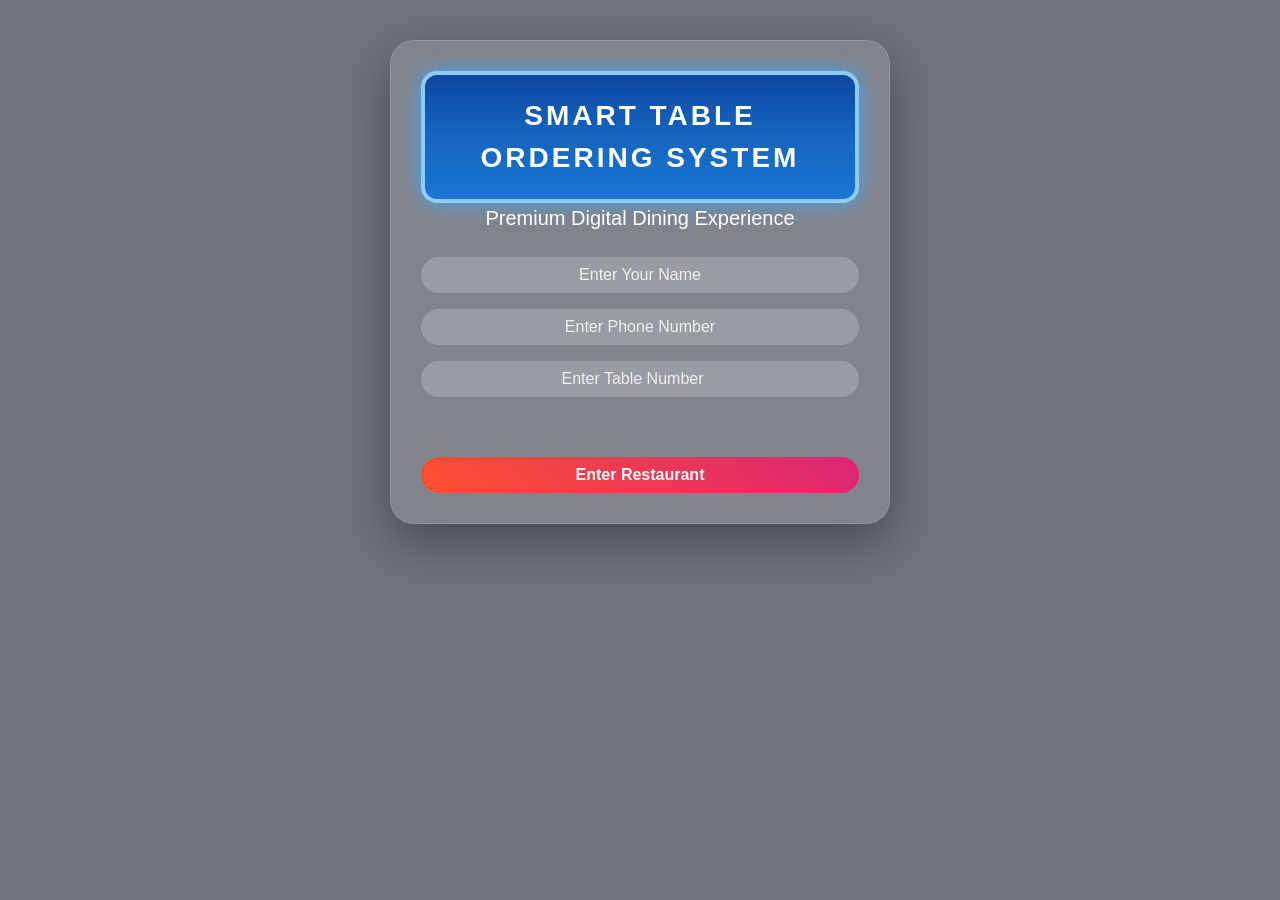
==== admin.html @ 98f3b873 "with best admin pannel+qr on bill+ratings&feedback" ====
<!DOCTYPE html>
<html lang="en">
<head>
<meta charset="UTF-8">
<meta name="viewport" content="width=device-width, initial-scale=1.0">
<title>Admin Panel | Smart Table Ordering System</title>
<link href="https://cdn.jsdelivr.net/npm/bootstrap@5.3.2/dist/css/bootstrap.min.css" rel="stylesheet">
<link rel="stylesheet" href="shared.css">
<link rel="stylesheet" href="admin.css">
</head>
<body class="admin-bg">
    <main class="page-shell">
        <section class="glass admin-panel mx-auto">
            <div class="admin-topbar d-flex justify-content-between align-items-start mb-4 flex-wrap gap-3">
                <div>
                    <h3 class="mb-1">Admin Panel</h3>
                    <p class="section-lead mb-0">Manage menu items, customer records, bills, purchase history, and profit from one place.</p>
                </div>

                <div class="d-flex align-items-center gap-2">
                    <button id="settingsBtn" class="btn btn-outline-light settings-trigger" type="button" aria-label="Open settings menu">&#9776;</button>
                    <button id="backBtn" class="btn btn-sm btn-outline-light">Back</button>
                </div>
            </div>

            <section id="overviewSection" class="admin-section active" data-section="overview">
                <div class="row g-3 mb-4">
                    <div class="col-md-4">
                        <div class="glass admin-stat h-100">
                            <h6>Today's Revenue</h6>
                            <h4>Rs <span id="todayRevenue">0</span></h4>
                        </div>
                    </div>
                    <div class="col-md-4">
                        <div class="glass admin-stat h-100">
                            <h6>This Month Revenue</h6>
                            <h4>Rs <span id="monthRevenue">0</span></h4>
                        </div>
                    </div>
                    <div class="col-md-4">
                        <div class="glass admin-stat h-100">
                            <h6>Table Revenue</h6>
                            <div class="d-flex gap-2 align-items-center">
                                <input type="number" id="tableRevenueInput" class="form-control form-control-sm" placeholder="Table #">
                                <button id="checkTableRevenueBtn" class="btn btn-info btn-sm">Check</button>
                            </div>
                            <div class="mt-2">Rs <span id="tableRevenue">0</span></div>
                        </div>
                    </div>
                </div>

                <div class="glass mb-4">
                    <div class="d-flex justify-content-between align-items-center mb-3 flex-wrap gap-2">
                        <div>
                            <h5 class="mb-1">Menu Management</h5>
                            <p class="section-lead mb-0">Choose whether an item is purchased or freshly prepared, then store both cost and selling price.</p>
                        </div>
                        <button id="refreshMenuBtn" class="btn btn-info btn-sm">Refresh Menu</button>
                    </div>

                    <div class="row g-2 mb-3">
                        <div class="col-lg-2 col-md-4"><input id="menuName" class="form-control" placeholder="Item Name"></div>
                        <div class="col-lg-2 col-md-4"><input id="menuCategory" class="form-control" placeholder="Category"></div>
                        <div class="col-lg-2 col-md-4">
                            <select id="menuType" class="form-select">
                                <option value="prepare">Can Be Prepared</option>
                                <option value="purchase">Must Be Purchased</option>
                            </select>
                        </div>
                        <div class="col-lg-2 col-md-4"><input id="menuPrice" type="number" min="0" class="form-control" placeholder="Selling Price"></div>
                        <div class="col-lg-2 col-md-4"><input id="menuPurchasePrice" type="number" min="0" class="form-control" placeholder="Purchase Price"></div>
                        <div class="col-lg-1 col-md-2"><input id="menuTime" type="number" min="0" class="form-control" placeholder="Mins"></div>
                        <div class="col-lg-1 col-md-2"><input id="menuStock" type="number" min="0" class="form-control" placeholder="Stock"></div>
                        <div class="col-12 d-flex gap-2">
                            <button id="saveMenuBtn" class="btn btn-success btn-sm">Add Item</button>
                            <button id="resetMenuBtn" class="btn btn-secondary btn-sm">Reset</button>
                        </div>
                    </div>

                    <div id="stockHint" class="small mb-3 muted-note">For prepared items, stock is optional and hidden from sales checks.</div>

                    <div class="table-responsive">
                        <table class="table table-dark table-striped align-middle mb-0 " style="text-align: center;">
                            <thead>
                                <tr>
                                    <th>Name</th>
                                    <th>Category</th>
                                    <th>Type</th>
                                    <th>Selling Price</th>
                                    <th>Purchase Price /<br> Preparation Price</th>
                                    <th>Time</th>
                                    <th>Stock</th>
                                    <th>Action</th>
                                </tr>
                            </thead>
                            <tbody id="adminMenuTableBody"></tbody>
                        </table>
                    </div>
                </div>
            </section>

            <section id="customersSection" class="admin-section" data-section="customers">
                <div class="glass">
                    <div class="d-flex justify-content-between align-items-center mb-3 flex-wrap gap-2">
                        <div>
                            <h5 class="mb-1">Customer Details</h5>
                            <p class="section-lead mb-0">See saved customers, their visit count, last visit, and total spending.</p>
                        </div>
                        <button id="refreshCustomersBtn" class="btn btn-info btn-sm">Refresh Customers</button>
                    </div>

                    <div class="table-responsive">
                        <table class="table table-dark table-striped align-middle mb-0">
                            <thead>
                                <tr>
                                    <th>Name</th>
                                    <th>Phone</th>
                                    <th>Last Visit</th>
                                    <th>Total Visits</th>
                                    <th>Total Orders</th>
                                    <th>Total Spent</th>
                                </tr>
                            </thead>
                            <tbody id="customerDetailsBody"></tbody>
                        </table>
                    </div>
                </div>
            </section>

            <section id="historySection" class="admin-section" data-section="history">
                <div class="glass">
                    <div class="d-flex justify-content-between align-items-center mb-3 flex-wrap gap-2">
                        <div>
                            <h5 class="mb-1">Purchase History</h5>
                            <p class="section-lead mb-0">Track each completed order with revenue and profit.</p>
                        </div>
                        <div class="d-flex gap-2 flex-wrap">
                            <select id="historyFilterType" class="form-select form-select-sm">
                                <option value="phone">Filter: Phone</option>
                                <option value="customer">Filter: Customer</option>
                                <option value="item">Filter: Item</option>
                                <option value="table">Filter: Table No</option>
                                <option value="amount">Filter: Amount</option>
                            </select>
                            <input id="historyFilterValue" class="form-control form-control-sm" placeholder="Enter filter value">
                            <button id="historyFilterBtn" class="btn btn-info btn-sm">Filter</button>
                            <select id="historySortType" class="form-select form-select-sm">
                                <option value="time">Sort: Latest</option>
                                <option value="amount_desc">Sort: Amount High-Low</option>
                                <option value="amount_asc">Sort: Amount Low-High</option>
                                <option value="quantity">Sort: Quantity</option>
                                <option value="profit">Sort: Profit</option>
                            </select>
                            <button id="historySortBtn" class="btn btn-warning btn-sm">Sort</button>
                        </div>
                    </div>

                    <div class="table-responsive">
                        <table class="table table-dark table-striped align-middle mb-0">
                            <thead>
                                <tr>
                                    <th>Name</th>
                                    <th>Phone</th>
                                    <th>Table</th>
                                    <th>Date & Time</th>
                                    <th>Items</th>
                                    <th>Amount</th>
                                    <th>Profit</th>
                                </tr>
                            </thead>
                            <tbody id="purchaseHistoryBody"></tbody>
                        </table>
                    </div>
                </div>
            </section>

            <section id="billsSection" class="admin-section" data-section="bills">
                <div class="glass mb-4">
                    <div class="d-flex justify-content-between align-items-center mb-3 flex-wrap gap-2">
                        <div>
                            <h5 class="mb-1">Saved Bills</h5>
                            <p class="section-lead mb-0">Every completed bill is stored here with a running bill number starting from 001.</p>
                        </div>
                        <button id="refreshBillsBtn" class="btn btn-info btn-sm">Refresh Bills</button>
                    </div>

                    <div class="row g-3 mb-4">
                        <div class="col-md-4">
                            <div class="metric-card">
                                <div class="metric-label">Total Bills</div>
                                <div id="billCount" class="metric-value">0</div>
                            </div>
                        </div>
                        <div class="col-md-4">
                            <div class="metric-card">
                                <div class="metric-label">Latest Bill No</div>
                                <div id="latestBillNumber" class="metric-value">000</div>
                            </div>
                        </div>
                        <div class="col-md-4">
                            <div class="metric-card metric-profit">
                                <div class="metric-label">Total Billed Amount</div>
                                <div id="totalBillAmount" class="metric-value">Rs 0</div>
                            </div>
                        </div>
                    </div>

                    <div class="table-responsive">
                        <table class="table table-dark table-striped align-middle mb-0">
                            <thead>
                                <tr>
                                    <th>Bill No</th>
                                    <th>Date & Time</th>
                                    <th>Customer</th>
                                    <th>Phone</th>
                                    <th>Table</th>
                                    <th>Items</th>
                                    <th>Rating</th>
                                    <th>Feedback</th>
                                    <th>Amount</th>
                                    <th>Action</th>
                                </tr>
                            </thead>
                            <tbody id="billTableBody"></tbody>
                        </table>
                    </div>
                </div>
            </section>

            <section id="purchaseSection" class="admin-section" data-section="purchase">
                <div class="glass mb-4">
                    <div class="d-flex justify-content-between align-items-center mb-3 flex-wrap gap-2">
                        <div>
                            <h5 class="mb-1">Purchase Section</h5>
                            <p class="section-lead mb-0">Separate purchased items from prepared items and watch low-stock inventory.</p>
                        </div>
                        <button id="refreshPurchaseBtn" class="btn btn-info btn-sm">Refresh Purchase Section</button>
                    </div>

                    <div class="row g-3 mb-4">
                        <div class="col-md-4">
                            <div class="metric-card">
                                <div class="metric-label">Purchased Items</div>
                                <div id="purchaseItemCount" class="metric-value">0</div>
                            </div>
                        </div>
                        <div class="col-md-4">
                            <div class="metric-card">
                                <div class="metric-label">Prepared Items</div>
                                <div id="preparedItemCount" class="metric-value">0</div>
                            </div>
                        </div>
                        <div class="col-md-4">
                            <div class="metric-card">
                                <div class="metric-label">Low Stock Items</div>
                                <div id="lowStockCount" class="metric-value">0</div>
                            </div>
                        </div>
                    </div>

                    <div class="table-responsive">
                        <table class="table table-dark table-striped align-middle mb-0">
                            <thead>
                                <tr>
                                    <th>Name</th>
                                    <th>Category</th>
                                    <th>Type</th>
                                    <th>Purchase Price/Preparation price</th>
                                    <th>Selling Price</th>
                                    <th>Profit / Item</th>
                                    <th>Stock</th>
                                    <th>Status</th>
                                </tr>
                            </thead>
                            <tbody id="purchaseSectionBody"></tbody>
                        </table>
                    </div>
                </div>
            </section>

            <section id="tallySection" class="admin-section" data-section="tally">
                <div class="glass">
                    <div class="d-flex justify-content-between align-items-center mb-3 flex-wrap gap-2">
                        <div>
                            <h5 class="mb-1">Tally Sheet</h5>
                            <p class="section-lead mb-0">Compare purchase price and selling price to see cost, sales, and profit.</p>
                        </div>
                        <button id="refreshTallyBtn" class="btn btn-info btn-sm">Refresh Tally</button>
                    </div>

                    <div class="row g-3 mb-4">
                        <div class="col-md-3">
                            <div class="metric-card">
                                <div class="metric-label">Total Sales</div>
                                <div id="tallySales" class="metric-value">0</div>
                            </div>
                        </div>
                        <div class="col-md-3">
                            <div class="metric-card">
                                <div class="metric-label">Total Cost</div>
                                <div id="tallyCost" class="metric-value">0</div>
                            </div>
                        </div>
                        <div class="col-md-3">
                            <div class="metric-card metric-profit">
                                <div class="metric-label">Total Profit</div>
                                <div id="tallyProfit" class="metric-value">0</div>
                            </div>
                        </div>
                        <div class="col-md-3">
                            <div class="metric-card">
                                <div class="metric-label">Profit Margin</div>
                                <div id="tallyMargin" class="metric-value">0%</div>
                            </div>
                        </div>
                    </div>

                    <div class="table-responsive">
                        <table class="table table-dark table-striped align-middle mb-0">
                            <thead>
                                <tr>
                                    <th>Item</th>
                                    <th>Type</th>
                                    <th>Qty Sold</th>
                                    <th>Sales</th>
                                    <th>Cost</th>
                                    <th>Profit</th>
                                </tr>
                            </thead>
                            <tbody id="tallyTableBody"></tbody>
                        </table>
                    </div>
                </div>
            </section>
        </section>
    </main>

    <div id="settingsDrawer" class="settings-drawer">
        <div id="settingsBackdrop" class="settings-backdrop"></div>
        <aside class="settings-panel">
            <div class="d-flex justify-content-between align-items-center mb-3">
                <div>
                    <h5 class="mb-1">Settings</h5>
                    <p class="section-lead mb-0">Jump to the section you want.</p>
                </div>
                <button id="closeSettingsBtn" class="btn btn-sm btn-outline-light" type="button">Close</button>
            </div>

            <div class="d-grid gap-2">
                <button class="settings-nav-btn active" type="button" data-section-target="overview">Overview</button>
                <button class="settings-nav-btn" type="button" data-section-target="customers">Customer Details</button>
                <button class="settings-nav-btn" type="button" data-section-target="history">Purchase History</button>
                <button class="settings-nav-btn" type="button" data-section-target="bills">Bills</button>
                <button class="settings-nav-btn" type="button" data-section-target="purchase">Purchase Section</button>
                <button class="settings-nav-btn" type="button" data-section-target="tally">Tally Sheet</button>
            </div>
        </aside>
    </div>

    <script src="script.js" defer></script>
    <script src="db.js" defer></script>
    <script src="admin.js" defer></script>
</body>
</html>
---- shared.css ----
body {
    font-family: 'Poppins', sans-serif;
    margin: 0;
    min-height: 100vh;
    color: #ffffff;
    background-size: cover;
    background-position: center;
    background-repeat: no-repeat;
    position: relative;
}

body::before {
    content: "";
    position: fixed;
    inset: 0;
    background: rgba(10, 15, 30, 0.58);
    z-index: 0;
}

.page-shell {
    position: relative;
    z-index: 1;
    width: min(1120px, calc(100% - 32px));
    margin: 0 auto;
    padding: 40px 0;
}

.glass {
    background: rgba(255, 255, 255, 0.12);
    backdrop-filter: blur(12px);
    border-radius: 24px;
    padding: 30px;
    box-shadow: 0 18px 48px rgba(0, 0, 0, 0.35);
    border: 1px solid rgba(255, 255, 255, 0.14);
}

.form-control,
.form-select {
    background: rgba(255, 255, 255, 0.2);
    border: none;
    color: #ffffff;
    border-radius: 20px;
    text-align: center;
}

.form-control::placeholder {
    color: rgba(255, 255, 255, 0.85);
}

.form-select option {
    color: #111111;
}

.muted-note {
    color: #adadad;
    min-height: 20px;
}

.welcome-wrapper {
    display: flex;
    justify-content: center;
    margin-bottom: 24px;
}

.glass-welcome {
    text-align: center;
    padding: 22px 48px;
}

.welcome-text {
    font-size: 36px;
    font-weight: 700;
    letter-spacing: 1px;
    color: #fff4d1;
    text-transform: uppercase;
    margin: 0;
}

#customerName {
    color: #9bdcff;
    text-shadow: 0 0 12px rgba(42, 157, 255, 0.75);
    font-size: 42px;
}

.section-lead {
    color: rgba(255, 255, 255, 0.78);
    font-size: 0.95rem;
}

.empty-state {
    color: rgba(255, 255, 255, 0.85);
    margin: 0;
}

.table td,
.table th {
    vertical-align: middle;
}

@media (max-width: 768px) {
    .page-shell {
        width: min(100%, calc(100% - 20px));
        padding: 24px 0;
    }

    .glass {
        padding: 20px;
    }

    .welcome-text {
        font-size: 24px;
    }

    #customerName {
        font-size: 30px;
    }

    .glass-welcome {
        padding: 18px 22px;
    }
}
---- admin.css ----
body.admin-bg {
    background-image: url('https://images.unsplash.com/photo-1552566626-52f8b828add9');
}

.admin-panel {
    max-width: 1120px;
}

.admin-panel h3,
.admin-panel h5 {
    margin-bottom: 16px;
}

.admin-topbar {
    border-bottom: 1px solid rgba(255, 255, 255, 0.12);
    padding-bottom: 18px;
}

.admin-stat {
    padding: 20px;
}

.admin-section {
    display: none;
}

.admin-section.active {
    display: block;
}

.settings-trigger {
    min-width: 46px;
    font-size: 1.3rem;
    line-height: 1;
}

.settings-drawer {
    position: fixed;
    inset: 0;
    pointer-events: none;
    z-index: 20;
}

.settings-drawer.open {
    pointer-events: auto;
}

.settings-backdrop {
    position: absolute;
    inset: 0;
    background: rgba(7, 10, 19, 0.55);
    opacity: 0;
    transition: opacity 0.2s ease;
}

.settings-drawer.open .settings-backdrop {
    opacity: 1;
}

.settings-panel {
    position: absolute;
    top: 0;
    right: 0;
    width: min(360px, 92vw);
    height: 100%;
    padding: 28px 24px;
    background: rgba(15, 20, 37, 0.96);
    border-left: 1px solid rgba(255, 255, 255, 0.14);
    box-shadow: -10px 0 35px rgba(0, 0, 0, 0.35);
    transform: translateX(100%);
    transition: transform 0.2s ease;
}

.settings-drawer.open .settings-panel {
    transform: translateX(0);
}

.settings-nav-btn {
    width: 100%;
    text-align: left;
    background: rgba(255, 255, 255, 0.08);
    color: #ffffff;
    border: 1px solid rgba(255, 255, 255, 0.12);
    border-radius: 16px;
    padding: 12px 14px;
    transition: background 0.2s ease, transform 0.2s ease;
}

.settings-nav-btn:hover,
.settings-nav-btn.active {
    background: rgba(75, 164, 255, 0.28);
    transform: translateX(-2px);
}

.metric-card {
    height: 100%;
    padding: 18px 20px;
    border-radius: 20px;
    background: rgba(255, 255, 255, 0.08);
    border: 1px solid rgba(255, 255, 255, 0.12);
}

.metric-profit {
    background: rgba(33, 150, 83, 0.2);
}

.metric-label {
    color: rgba(255, 255, 255, 0.72);
    font-size: 0.9rem;
    margin-bottom: 8px;
}

.metric-value {
    font-size: 1.75rem;
    font-weight: 700;
    color: #ffffff;
}

.type-badge {
    display: inline-block;
    padding: 6px 10px;
    border-radius: 999px;
    background: rgba(255, 255, 255, 0.12);
    font-size: 0.8rem;
}

.bill-open-link {
    white-space: nowrap;
}

.bill-feedback-cell {
    max-width: 240px;
    white-space: normal;
    word-break: break-word;
}

.stock-disabled {
    opacity: 0.55;
}

body.drawer-open {
    overflow: hidden;
}

@media (max-width: 768px) {
    .settings-panel {
        width: 100%;
    }
}
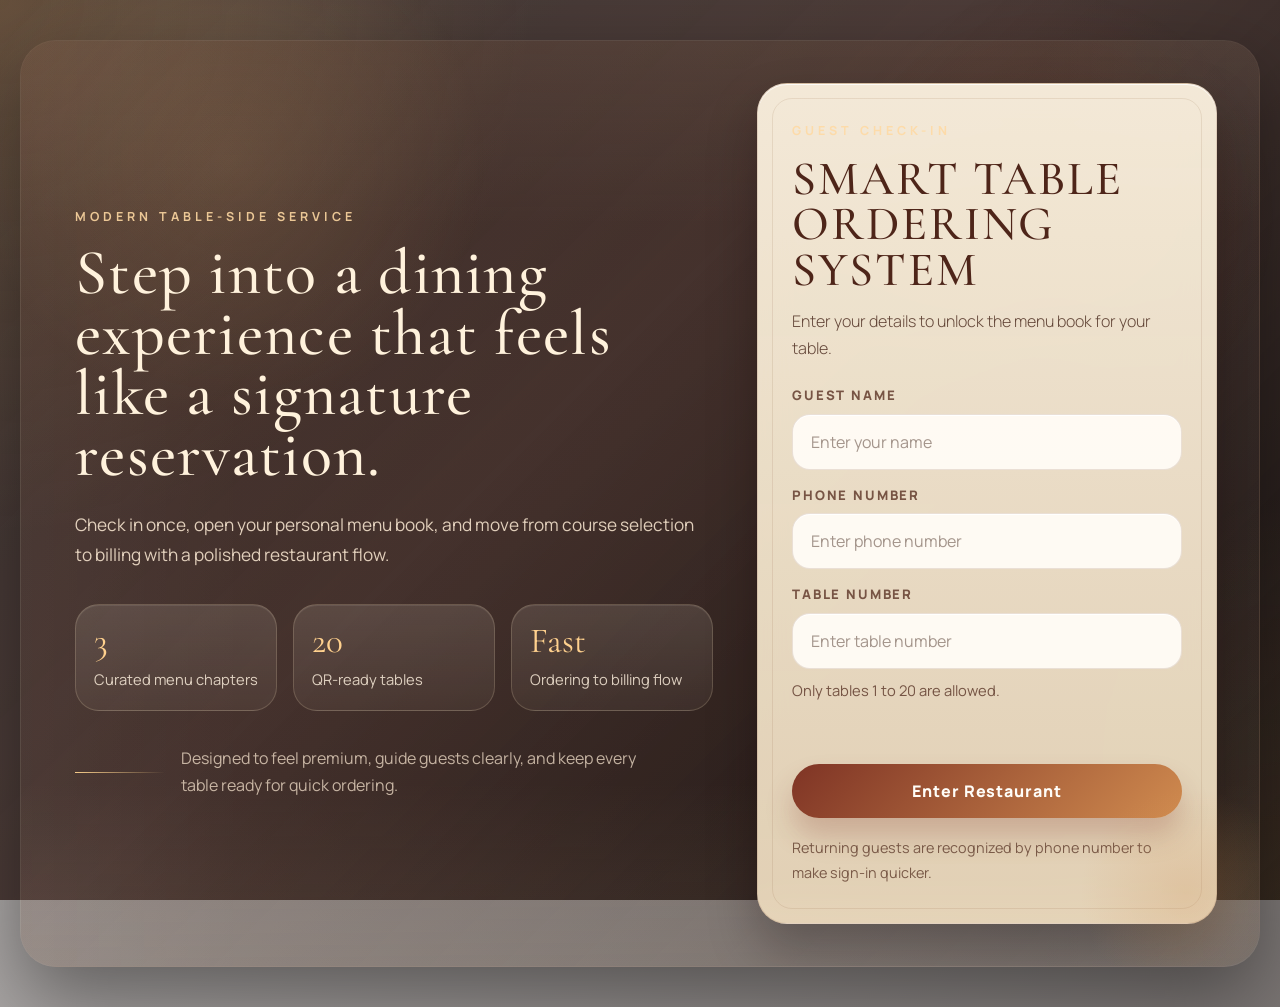
==== commit 48723a45: "NEW ANIMATION FOR ITEMS AND FOOD RECOMENDATION GO TO CART BUTTON ADDED" ====
--- a/admin.html
+++ b/admin.html
@@ -18,6 +18,7 @@
                 </div>
 
                 <div class="d-flex align-items-center gap-2">
+                    <a href="table-qr.html" class="btn btn-sm btn-info">Table QR Codes</a>
                     <button id="settingsBtn" class="btn btn-outline-light settings-trigger" type="button" aria-label="Open settings menu">&#9776;</button>
                     <button id="backBtn" class="btn btn-sm btn-outline-light">Back</button>
                 </div>
@@ -41,7 +42,7 @@
                         <div class="glass admin-stat h-100">
                             <h6>Table Revenue</h6>
                             <div class="d-flex gap-2 align-items-center">
-                                <input type="number" id="tableRevenueInput" class="form-control form-control-sm" placeholder="Table #">
+                                <input type="number" id="tableRevenueInput" class="form-control form-control-sm" placeholder="Table 1-20" min="1" max="20">
                                 <button id="checkTableRevenueBtn" class="btn btn-info btn-sm">Check</button>
                             </div>
                             <div class="mt-2">Rs <span id="tableRevenue">0</span></div>
--- a/shared.css
+++ b/shared.css
@@ -1,121 +1,409 @@
+@import url('https://fonts.googleapis.com/css2?family=Cormorant+Garamond:wght@500;600;700&family=Manrope:wght@400;500;600;700;800&display=swap');
+
+:root {
+    --font-display: 'Cormorant Garamond', Georgia, serif;
+    --font-body: 'Manrope', 'Segoe UI', sans-serif;
+    --color-ink: #2c1b14;
+    --color-ink-soft: #6c5649;
+    --color-cream: #fbf4e7;
+    --color-paper: rgba(248, 239, 223, 0.94);
+    --color-paper-strong: rgba(255, 251, 245, 0.98);
+    --color-glass: rgba(34, 18, 14, 0.68);
+    --color-glass-soft: rgba(255, 244, 224, 0.08);
+    --color-line: rgba(255, 229, 194, 0.14);
+    --color-accent: #c98a4f;
+    --color-accent-strong: #7f3425;
+    --color-accent-soft: rgba(201, 138, 79, 0.14);
+    --color-success: #47754e;
+    --color-info: #4d7286;
+    --color-warning: #bd8a3f;
+    --color-danger: #8e4d3d;
+    --shadow-panel: 0 30px 80px rgba(0, 0, 0, 0.34);
+    --shadow-soft: 0 16px 30px rgba(14, 7, 5, 0.18);
+    --radius-panel: 30px;
+    --radius-card: 24px;
+    --radius-pill: 999px;
+}
+
+*,
+*::before,
+*::after {
+    box-sizing: border-box;
+}
+
+html {
+    scroll-behavior: smooth;
+}
+
 body {
-    font-family: 'Poppins', sans-serif;
+    font-family: var(--font-body);
     margin: 0;
     min-height: 100vh;
-    color: #ffffff;
+    color: #fff7eb;
     background-size: cover;
     background-position: center;
     background-repeat: no-repeat;
     position: relative;
+    line-height: 1.5;
 }
 
 body::before {
     content: "";
     position: fixed;
     inset: 0;
-    background: rgba(10, 15, 30, 0.58);
+    background:
+        radial-gradient(circle at top left, rgba(208, 145, 83, 0.16), transparent 26%),
+        linear-gradient(180deg, rgba(13, 7, 5, 0.44), rgba(13, 7, 5, 0.82));
     z-index: 0;
+}
+
+::selection {
+    background: rgba(201, 138, 79, 0.3);
+    color: #fffdf8;
 }
 
 .page-shell {
     position: relative;
     z-index: 1;
-    width: min(1120px, calc(100% - 32px));
+    width: min(1200px, calc(100% - 40px));
     margin: 0 auto;
-    padding: 40px 0;
+    padding: 42px 0 54px;
 }
 
 .glass {
-    background: rgba(255, 255, 255, 0.12);
-    backdrop-filter: blur(12px);
-    border-radius: 24px;
+    background:
+        linear-gradient(180deg, rgba(52, 25, 18, 0.82), rgba(21, 11, 8, 0.82)),
+        rgba(255, 255, 255, 0.02);
+    backdrop-filter: blur(18px);
+    border-radius: var(--radius-panel);
     padding: 30px;
-    box-shadow: 0 18px 48px rgba(0, 0, 0, 0.35);
-    border: 1px solid rgba(255, 255, 255, 0.14);
-}
-
-.form-control,
-.form-select {
-    background: rgba(255, 255, 255, 0.2);
-    border: none;
-    color: #ffffff;
-    border-radius: 20px;
-    text-align: center;
-}
-
-.form-control::placeholder {
-    color: rgba(255, 255, 255, 0.85);
-}
-
-.form-select option {
-    color: #111111;
+    box-shadow: var(--shadow-panel);
+    border: 1px solid var(--color-line);
+}
+
+h1,
+h2,
+h3,
+h4,
+h5,
+h6 {
+    margin-top: 0;
+}
+
+h1,
+h2,
+h3,
+h4,
+.welcome-text {
+    font-family: var(--font-display);
+    letter-spacing: 0.02em;
+}
+
+.section-lead {
+    color: rgba(255, 238, 212, 0.76);
+    font-size: 0.97rem;
+    line-height: 1.75;
 }
 
 .muted-note {
-    color: #adadad;
+    color: rgba(255, 225, 188, 0.68);
     min-height: 20px;
+}
+
+.empty-state {
+    color: rgba(255, 241, 220, 0.82);
+    margin: 0;
 }
 
 .welcome-wrapper {
     display: flex;
     justify-content: center;
-    margin-bottom: 24px;
+    margin-bottom: 26px;
 }
 
 .glass-welcome {
+    padding: 22px 34px;
     text-align: center;
-    padding: 22px 48px;
+    background: linear-gradient(180deg, rgba(43, 22, 16, 0.86), rgba(20, 10, 8, 0.82));
 }
 
 .welcome-text {
-    font-size: 36px;
-    font-weight: 700;
-    letter-spacing: 1px;
-    color: #fff4d1;
+    margin: 0;
+    font-size: clamp(2rem, 4vw, 3rem);
+    color: #fff3df;
+    line-height: 1;
+}
+
+.welcome-text small {
+    display: inline-block;
+    margin-top: 14px;
+    font-family: var(--font-body);
+    font-size: 0.98rem;
+    font-weight: 600;
+    letter-spacing: 0.04em;
+    text-transform: none;
+    color: rgba(255, 239, 213, 0.72);
+}
+
+#customerName {
+    color: #ffd49a;
+    text-shadow: 0 0 16px rgba(201, 138, 79, 0.18);
+    font-size: 1.08em;
+}
+
+.form-control,
+.form-select {
+    min-height: 48px;
+    padding: 12px 16px;
+    background: rgba(255, 251, 243, 0.12);
+    border: 1px solid rgba(255, 231, 199, 0.14);
+    color: #fff7ec;
+    border-radius: 18px;
+    box-shadow: inset 0 1px 0 rgba(255, 255, 255, 0.05);
+}
+
+.form-control::placeholder {
+    color: rgba(255, 235, 206, 0.52);
+}
+
+.form-select option {
+    color: #111111;
+}
+
+.form-control:focus,
+.form-select:focus {
+    background: rgba(255, 251, 243, 0.16);
+    color: #fff9f0;
+    border-color: rgba(201, 138, 79, 0.42);
+    box-shadow: 0 0 0 0.2rem rgba(201, 138, 79, 0.16);
+}
+
+.form-control:disabled,
+.form-select:disabled {
+    opacity: 0.68;
+}
+
+.btn {
+    border: none;
+    border-radius: var(--radius-pill);
+    padding: 11px 18px;
+    font-weight: 800;
+    letter-spacing: 0.04em;
+    transition: transform 0.2s ease, box-shadow 0.2s ease, background 0.2s ease, filter 0.2s ease;
+}
+
+.btn:hover,
+.btn:focus {
+    transform: translateY(-1px);
+}
+
+.btn:disabled {
+    opacity: 0.5;
+    transform: none;
+    cursor: not-allowed;
+}
+
+.btn-sm {
+    padding: 9px 14px;
+    font-size: 0.78rem;
+}
+
+.btn-primary {
+    background: linear-gradient(135deg, var(--color-accent-strong), var(--color-accent));
+    color: #fffdf9;
+    box-shadow: 0 16px 22px rgba(127, 52, 37, 0.2);
+}
+
+.btn-success {
+    background: linear-gradient(135deg, #3d6944, #78a16d);
+    color: #fbfff9;
+    box-shadow: 0 16px 22px rgba(61, 105, 68, 0.2);
+}
+
+.btn-info {
+    background: linear-gradient(135deg, #37596a, #6991a6);
+    color: #f8fcff;
+    box-shadow: 0 16px 22px rgba(55, 89, 106, 0.2);
+}
+
+.btn-warning {
+    background: linear-gradient(135deg, #8e6326, #d4a75e);
+    color: #fffdf8;
+    box-shadow: 0 16px 22px rgba(142, 99, 38, 0.2);
+}
+
+.btn-danger {
+    background: linear-gradient(135deg, #6d3127, #b86451);
+    color: #fffaf9;
+    box-shadow: 0 16px 22px rgba(109, 49, 39, 0.2);
+}
+
+.btn-secondary,
+.btn-dark {
+    background: linear-gradient(135deg, rgba(255, 245, 229, 0.08), rgba(255, 245, 229, 0.04));
+    color: #fff3dd;
+    border: 1px solid rgba(255, 226, 188, 0.12);
+    box-shadow: none;
+}
+
+.btn-outline-light {
+    background: rgba(255, 245, 229, 0.06);
+    color: #fff4df;
+    border: 1px solid rgba(255, 224, 183, 0.18);
+    box-shadow: none;
+}
+
+.btn-outline-light:hover,
+.btn-outline-light:focus,
+.btn-secondary:hover,
+.btn-secondary:focus,
+.btn-dark:hover,
+.btn-dark:focus {
+    background: rgba(255, 245, 229, 0.12);
+    color: #fff8ee;
+    border-color: rgba(255, 224, 183, 0.24);
+}
+
+.table-responsive {
+    border-radius: 22px;
+    border: 1px solid rgba(255, 229, 194, 0.08);
+    overflow: auto;
+}
+
+.table {
+    --bs-table-bg: transparent;
+    --bs-table-color: #fdf5e7;
+    --bs-table-striped-bg: rgba(255, 245, 229, 0.03);
+    --bs-table-striped-color: #fdf5e7;
+    --bs-table-hover-bg: rgba(201, 138, 79, 0.08);
+    --bs-table-hover-color: #fff9f1;
+    --bs-table-border-color: rgba(255, 229, 194, 0.08);
+    margin: 0;
+}
+
+.table thead th {
+    background: rgba(255, 244, 224, 0.06);
+    color: #ffe4b6;
+    font-size: 0.8rem;
     text-transform: uppercase;
-    margin: 0;
-}
-
-#customerName {
-    color: #9bdcff;
-    text-shadow: 0 0 12px rgba(42, 157, 255, 0.75);
-    font-size: 42px;
-}
-
-.section-lead {
-    color: rgba(255, 255, 255, 0.78);
-    font-size: 0.95rem;
-}
-
-.empty-state {
-    color: rgba(255, 255, 255, 0.85);
-    margin: 0;
+    letter-spacing: 0.12em;
+    font-weight: 800;
+    border-bottom-width: 1px;
+    white-space: nowrap;
 }
 
 .table td,
 .table th {
     vertical-align: middle;
+    padding: 15px 16px;
+}
+
+.table tbody td {
+    color: rgba(255, 245, 229, 0.88);
+}
+
+.table a {
+    color: #ffd49a;
+}
+
+.table a:hover {
+    color: #fff0d0;
+}
+
+.table-responsive::-webkit-scrollbar {
+    height: 10px;
+    width: 10px;
+}
+
+.table-responsive::-webkit-scrollbar-thumb {
+    border-radius: 999px;
+    background: rgba(255, 230, 194, 0.16);
+}
+
+.type-badge {
+    display: inline-flex;
+    align-items: center;
+    justify-content: center;
+    padding: 8px 12px;
+    border-radius: var(--radius-pill);
+    background: rgba(255, 228, 188, 0.08);
+    border: 1px solid rgba(255, 228, 188, 0.12);
+    color: #ffe0b2;
+    font-size: 0.78rem;
+    font-weight: 800;
+    letter-spacing: 0.05em;
+}
+
+.status-badge {
+    display: inline-flex;
+    align-items: center;
+    justify-content: center;
+    padding: 8px 12px;
+    border-radius: var(--radius-pill);
+    font-size: 0.74rem;
+    font-weight: 800;
+    letter-spacing: 0.08em;
+    text-transform: uppercase;
+}
+
+.status-badge--neutral {
+    background: rgba(255, 229, 194, 0.08);
+    border: 1px solid rgba(255, 229, 194, 0.12);
+    color: #ffe0b2;
+}
+
+.status-badge--positive {
+    background: rgba(71, 117, 78, 0.18);
+    border: 1px solid rgba(120, 161, 109, 0.2);
+    color: #d7ecd1;
+}
+
+.status-badge--warning {
+    background: rgba(189, 138, 63, 0.18);
+    border: 1px solid rgba(212, 167, 94, 0.22);
+    color: #ffe3b5;
+}
+
+.status-badge--danger {
+    background: rgba(142, 77, 61, 0.18);
+    border: 1px solid rgba(184, 100, 81, 0.22);
+    color: #ffd1c7;
+}
+
+a {
+    color: inherit;
+}
+
+button:focus-visible,
+input:focus-visible,
+select:focus-visible,
+textarea:focus-visible,
+a:focus-visible {
+    outline: 2px solid rgba(255, 216, 154, 0.48);
+    outline-offset: 2px;
 }
 
 @media (max-width: 768px) {
     .page-shell {
-        width: min(100%, calc(100% - 20px));
-        padding: 24px 0;
+        width: min(100%, calc(100% - 22px));
+        padding: 26px 0 34px;
     }
 
     .glass {
-        padding: 20px;
+        padding: 22px;
+        border-radius: 24px;
     }
 
-    .welcome-text {
-        font-size: 24px;
+    .glass-welcome {
+        padding: 18px 20px;
     }
 
-    #customerName {
-        font-size: 30px;
+    .welcome-text small {
+        font-size: 0.88rem;
     }
 
-    .glass-welcome {
-        padding: 18px 22px;
+    .table td,
+    .table th {
+        padding: 12px 13px;
     }
 }
--- a/admin.css
+++ b/admin.css
@@ -1,23 +1,102 @@
 body.admin-bg {
-    background-image: url('https://images.unsplash.com/photo-1552566626-52f8b828add9');
+    background-image: linear-gradient(135deg, rgba(14, 7, 5, 0.26), rgba(14, 7, 5, 0.82)), url('https://images.unsplash.com/photo-1552566626-52f8b828add9?auto=format&fit=crop&w=1800&q=80');
+}
+
+body.admin-bg::before {
+    background:
+        radial-gradient(circle at 14% 16%, rgba(201, 138, 79, 0.16), transparent 22%),
+        radial-gradient(circle at 86% 18%, rgba(77, 114, 134, 0.14), transparent 18%),
+        linear-gradient(180deg, rgba(13, 7, 5, 0.46), rgba(13, 7, 5, 0.88));
+}
+
+body.admin-bg::after {
+    content: "";
+    position: fixed;
+    inset: 0;
+    background: radial-gradient(circle at bottom right, rgba(255, 204, 133, 0.08), transparent 28%);
+    pointer-events: none;
+    z-index: 0;
+}
+
+body.admin-bg .page-shell {
+    width: min(1340px, calc(100% - 40px));
+    padding-top: 96px;
 }
 
 .admin-panel {
-    max-width: 1120px;
-}
-
-.admin-panel h3,
+    max-width: 1280px;
+    background: linear-gradient(180deg, rgba(40, 19, 14, 0.9), rgba(15, 8, 6, 0.9));
+}
+
+.admin-topbar {
+    margin-bottom: 28px !important;
+    padding-bottom: 24px;
+    border-bottom: 1px solid rgba(255, 229, 194, 0.12);
+}
+
+.admin-topbar h3 {
+    margin: 0 0 8px;
+    font-size: clamp(3rem, 4vw, 4rem);
+    color: #fff6ea;
+}
+
+.admin-topbar .btn {
+    min-width: 46px;
+}
+
 .admin-panel h5 {
-    margin-bottom: 16px;
-}
-
-.admin-topbar {
-    border-bottom: 1px solid rgba(255, 255, 255, 0.12);
-    padding-bottom: 18px;
+    margin: 0 0 8px;
+    font-size: 2rem;
+    color: #fff5e6;
+}
+
+.admin-panel .form-control,
+.admin-panel .form-select {
+    min-height: 46px;
+}
+
+.admin-stat,
+.metric-card,
+.admin-section .glass {
+    background: linear-gradient(180deg, rgba(255, 248, 235, 0.08), rgba(255, 248, 235, 0.04));
+    border: 1px solid rgba(255, 229, 194, 0.1);
+    box-shadow: inset 0 1px 0 rgba(255, 255, 255, 0.04);
 }
 
 .admin-stat {
-    padding: 20px;
+    height: 100%;
+    padding: 22px;
+    display: grid;
+    gap: 14px;
+}
+
+.admin-stat h6,
+.metric-label {
+    margin: 0;
+    text-transform: uppercase;
+    letter-spacing: 0.14em;
+    font-size: 0.74rem;
+    font-weight: 800;
+    color: rgba(255, 214, 154, 0.74);
+}
+
+.admin-stat h4,
+.metric-value {
+    margin: 0;
+    font-family: var(--font-display);
+    font-size: clamp(2rem, 3vw, 2.7rem);
+    line-height: 0.95;
+    color: #fff6ea;
+}
+
+.metric-card {
+    height: 100%;
+    padding: 20px 22px;
+    border-radius: 24px;
+}
+
+.metric-profit {
+    background: linear-gradient(180deg, rgba(71, 117, 78, 0.22), rgba(71, 117, 78, 0.08));
 }
 
 .admin-section {
@@ -26,12 +105,49 @@
 
 .admin-section.active {
     display: block;
+    animation: adminSectionFade 0.35s ease;
+}
+
+.admin-section .glass {
+    padding: 26px;
 }
 
 .settings-trigger {
-    min-width: 46px;
-    font-size: 1.3rem;
+    font-size: 1.15rem;
     line-height: 1;
+}
+
+#stockHint {
+    padding: 12px 14px;
+    border-radius: 16px;
+    background: rgba(255, 245, 229, 0.06);
+    border: 1px solid rgba(255, 229, 194, 0.08);
+}
+
+.table-responsive {
+    margin-top: 16px;
+}
+
+.table tbody td {
+    white-space: normal;
+}
+
+.table tbody tr td:first-child {
+    font-weight: 700;
+}
+
+.bill-open-link {
+    white-space: nowrap;
+}
+
+.bill-feedback-cell {
+    max-width: 240px;
+    white-space: normal;
+    word-break: break-word;
+}
+
+.stock-disabled {
+    opacity: 0.55;
 }
 
 .settings-drawer {
@@ -48,9 +164,9 @@
 .settings-backdrop {
     position: absolute;
     inset: 0;
-    background: rgba(7, 10, 19, 0.55);
+    background: rgba(9, 6, 5, 0.62);
     opacity: 0;
-    transition: opacity 0.2s ease;
+    transition: opacity 0.22s ease;
 }
 
 .settings-drawer.open .settings-backdrop {
@@ -61,14 +177,20 @@
     position: absolute;
     top: 0;
     right: 0;
-    width: min(360px, 92vw);
+    width: min(380px, 94vw);
     height: 100%;
     padding: 28px 24px;
-    background: rgba(15, 20, 37, 0.96);
-    border-left: 1px solid rgba(255, 255, 255, 0.14);
-    box-shadow: -10px 0 35px rgba(0, 0, 0, 0.35);
+    background: linear-gradient(180deg, rgba(41, 20, 15, 0.98), rgba(16, 8, 6, 0.98));
+    border-left: 1px solid rgba(255, 229, 194, 0.12);
+    box-shadow: -12px 0 40px rgba(0, 0, 0, 0.35);
     transform: translateX(100%);
-    transition: transform 0.2s ease;
+    transition: transform 0.22s ease;
+}
+
+.settings-panel h5 {
+    margin: 0 0 8px;
+    font-size: 2rem;
+    color: #fff5e7;
 }
 
 .settings-drawer.open .settings-panel {
@@ -78,71 +200,54 @@
 .settings-nav-btn {
     width: 100%;
     text-align: left;
-    background: rgba(255, 255, 255, 0.08);
-    color: #ffffff;
-    border: 1px solid rgba(255, 255, 255, 0.12);
-    border-radius: 16px;
-    padding: 12px 14px;
-    transition: background 0.2s ease, transform 0.2s ease;
+    background: rgba(255, 245, 229, 0.06);
+    color: #fff4df;
+    border: 1px solid rgba(255, 229, 194, 0.12);
+    border-radius: 18px;
+    padding: 13px 16px;
+    transition: transform 0.2s ease, background 0.2s ease, border-color 0.2s ease;
 }
 
 .settings-nav-btn:hover,
 .settings-nav-btn.active {
-    background: rgba(75, 164, 255, 0.28);
-    transform: translateX(-2px);
-}
-
-.metric-card {
-    height: 100%;
-    padding: 18px 20px;
-    border-radius: 20px;
-    background: rgba(255, 255, 255, 0.08);
-    border: 1px solid rgba(255, 255, 255, 0.12);
-}
-
-.metric-profit {
-    background: rgba(33, 150, 83, 0.2);
-}
-
-.metric-label {
-    color: rgba(255, 255, 255, 0.72);
-    font-size: 0.9rem;
-    margin-bottom: 8px;
-}
-
-.metric-value {
-    font-size: 1.75rem;
-    font-weight: 700;
-    color: #ffffff;
-}
-
-.type-badge {
-    display: inline-block;
-    padding: 6px 10px;
-    border-radius: 999px;
-    background: rgba(255, 255, 255, 0.12);
-    font-size: 0.8rem;
-}
-
-.bill-open-link {
-    white-space: nowrap;
-}
-
-.bill-feedback-cell {
-    max-width: 240px;
-    white-space: normal;
-    word-break: break-word;
-}
-
-.stock-disabled {
-    opacity: 0.55;
+    background: linear-gradient(135deg, rgba(201, 138, 79, 0.18), rgba(201, 138, 79, 0.06));
+    border-color: rgba(201, 138, 79, 0.24);
+    transform: translateX(-3px);
 }
 
 body.drawer-open {
     overflow: hidden;
 }
 
+@keyframes adminSectionFade {
+    from {
+        opacity: 0;
+        transform: translateY(10px);
+    }
+    to {
+        opacity: 1;
+        transform: translateY(0);
+    }
+}
+
+@media (max-width: 992px) {
+    body.admin-bg .page-shell {
+        width: min(100%, calc(100% - 24px));
+        padding-top: 78px;
+    }
+}
+
 @media (max-width: 768px) {
+    .admin-panel {
+        padding: 22px;
+    }
+
+    .admin-section .glass,
+    .admin-stat,
+    .metric-card {
+        padding: 20px;
+    }
+
     .settings-panel {
         width: 100%;
     }
